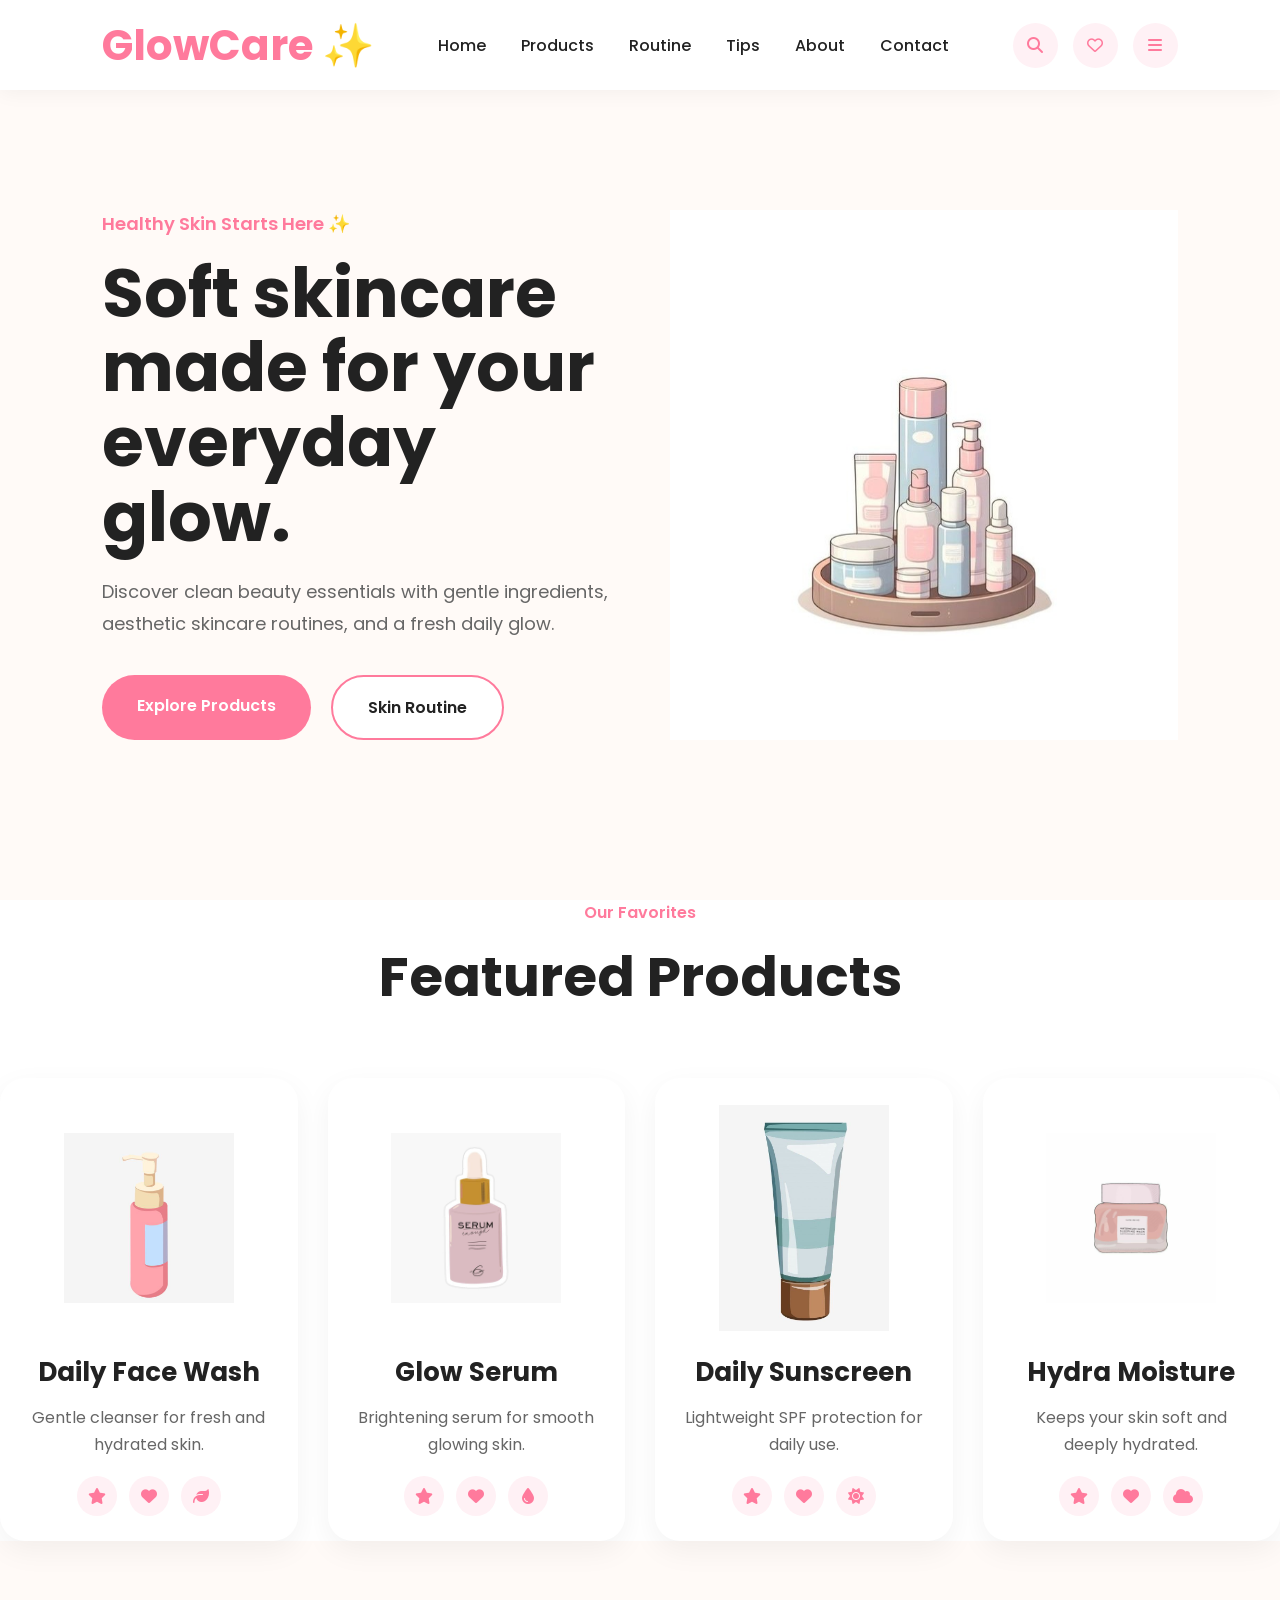
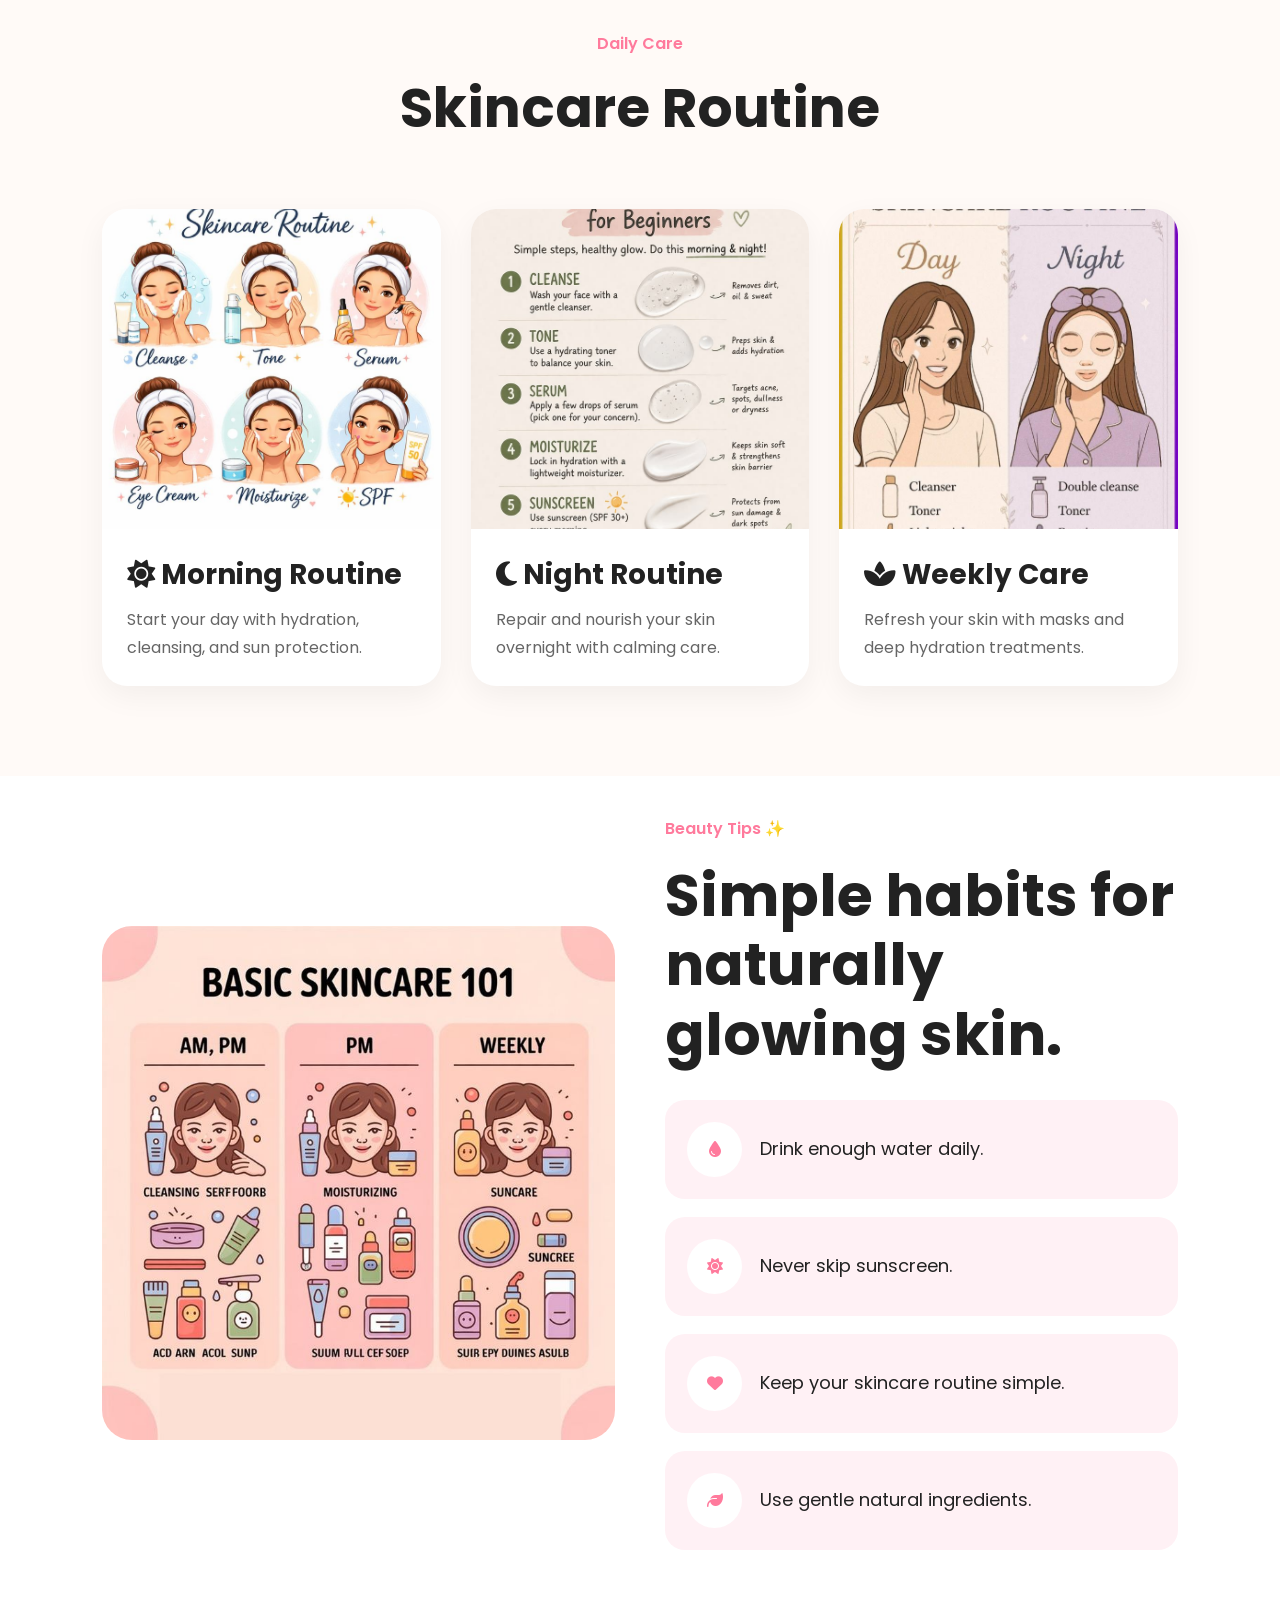
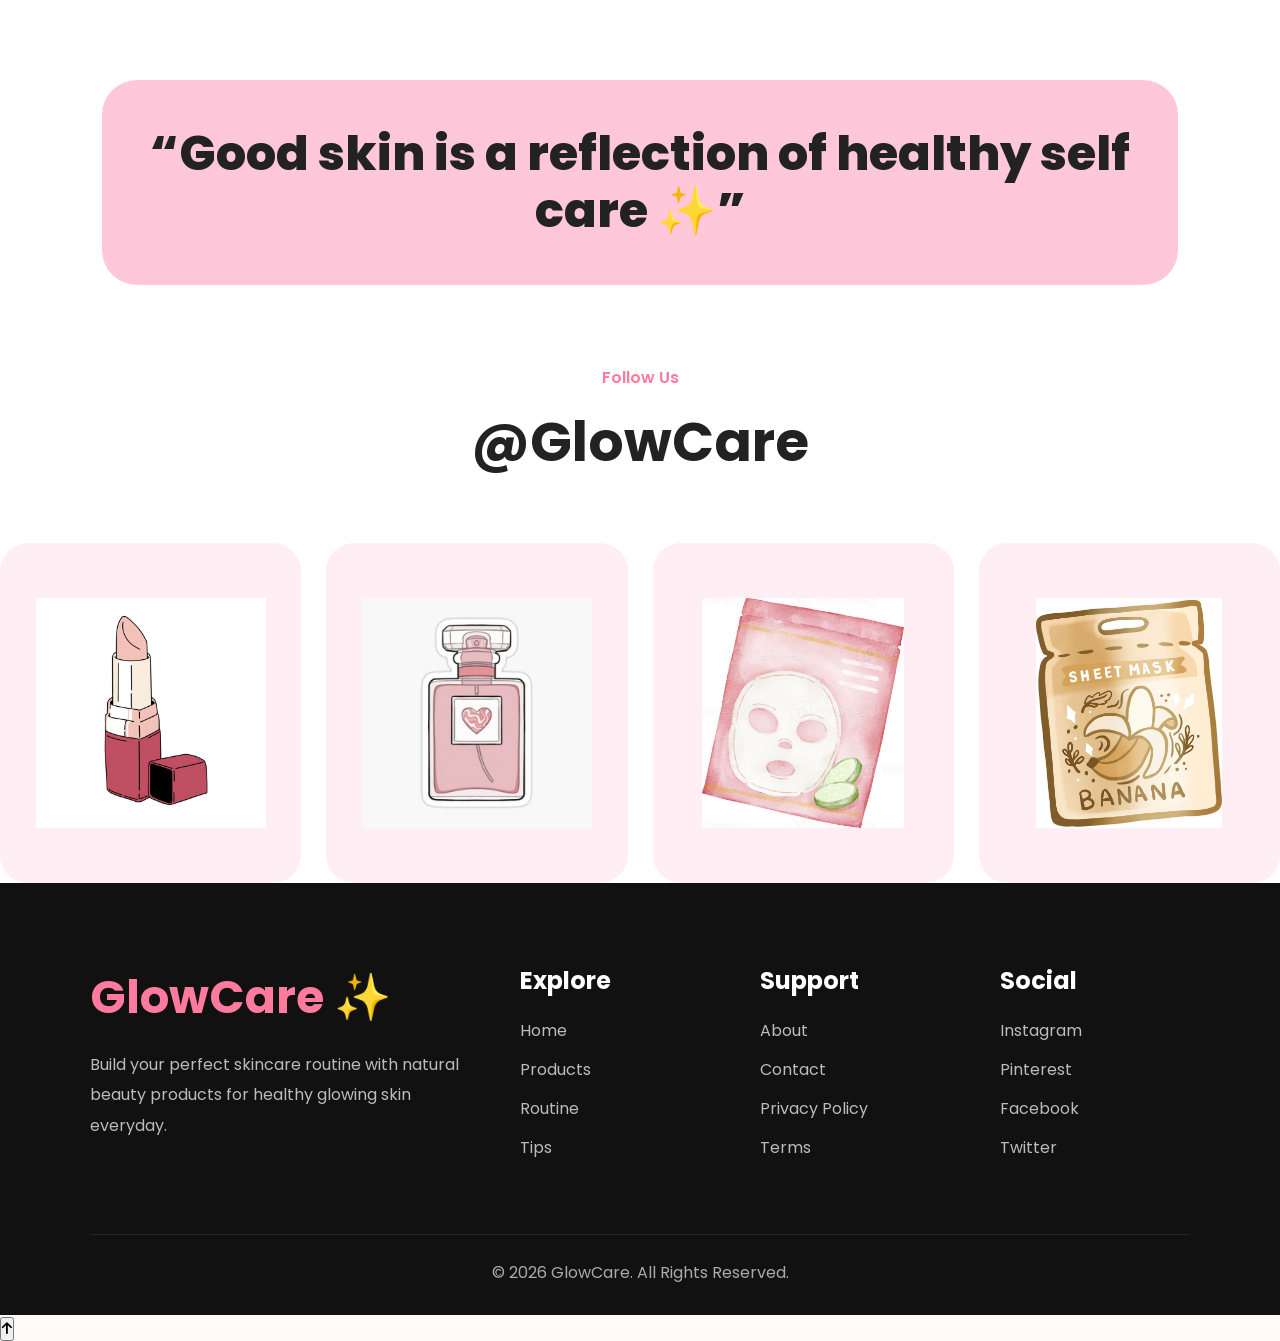
==== index.html @ 1e10ab8d "first commit" ====
<!DOCTYPE html>
<html lang="en">

<head>
    <meta charset="UTF-8" />
    <meta name="viewport" content="width=device-width, initial-scale=1.0" />
    <title>GlowCare</title>

    <!-- CSS -->
    
    <link rel="stylesheet" href="css/animations.css" />
    <link rel="stylesheet" href="css/responsive.css" />
    <link rel="stylesheet" href="css/index.css" />

    <!-- FONT AWESOME -->
    <link rel="stylesheet" href="https://cdnjs.cloudflare.com/ajax/libs/font-awesome/6.5.1/css/all.min.css" />

</head>

<body>

    <!-- ================= NAVBAR ================= -->

    <header>
        <nav class="navbar">

            <div class="logo">
                GlowCare ✨
            </div>

            <ul class="nav-links">
                <li><a href="index.html" class="active">Home</a></li>
                <li><a href="products.html">Products</a></li>
                <li><a href="routine.html">Routine</a></li>
                <li><a href="tips.html">Tips</a></li>
                <li><a href="about.html">About</a></li>
                <li><a href="contact.html">Contact</a></li>
            </ul>

            <div class="nav-icons">
                <i class="fa-solid fa-magnifying-glass"></i>
                <i class="fa-regular fa-heart"></i>
                <i class="fa-solid fa-bars"></i>
            </div>

        </nav>
    </header>

    <!-- ================= HERO SECTION ================= -->

   <section class="hero fade-up">

        <div class="hero-text">

            <span>Healthy Skin Starts Here ✨</span>

            <h1>
                Soft skincare made for your everyday glow.
            </h1>

            <p>
                Discover clean beauty essentials with gentle ingredients,
                aesthetic skincare routines, and a fresh daily glow.
            </p>

            <div class="hero-buttons">
                <a href="products.html" class="btn">
                    Explore Products
                </a>

                <a href="routine.html" class="btn btn-light">
                    Skin Routine
                </a>
            </div>

        </div>

        <div class="hero-image">
            <img src="images/Main.jpeg" alt="GlowCare">
        </div>

    </section>

    <!-- ================= FEATURED PRODUCTS ================= -->

 <div class="products fade-up-delay">

        <div class="section-title">
            <span>Our Favorites</span>
            <h2>Featured Products</h2>
        </div>

        <div class="product-container">

            <!-- CARD 1 -->

            <div class="product-card">

                <div class="product-image">
                    <img src="images/FaceWash.jpeg" alt="">
                </div>

                <div class="product-content">

                    <h3>Daily Face Wash</h3>

                    <p>
                        Gentle cleanser for fresh and hydrated skin.
                    </p>

                    <div class="product-icons">
                        <i class="fa-solid fa-star"></i>
                        <i class="fa-solid fa-heart"></i>
                        <i class="fa-solid fa-leaf"></i>
                    </div>

                </div>

            </div>

            <!-- CARD 2 -->

            <div class="product-card">

                <div class="product-image">
                    <img src="images/Serum.jpeg" alt="">
                </div>

                <div class="product-content">

                    <h3>Glow Serum</h3>

                    <p>
                        Brightening serum for smooth glowing skin.
                    </p>

                    <div class="product-icons">
                        <i class="fa-solid fa-star"></i>
                        <i class="fa-solid fa-heart"></i>
                        <i class="fa-solid fa-droplet"></i>
                    </div>

                </div>

            </div>

            <!-- CARD 3 -->

            <div class="product-card">

                <div class="product-image">
                    <img src="images/SunScreen.jpeg" alt="">
                </div>

                <div class="product-content">

                    <h3>Daily Sunscreen</h3>

                    <p>
                        Lightweight SPF protection for daily use.
                    </p>

                    <div class="product-icons">
                        <i class="fa-solid fa-star"></i>
                        <i class="fa-solid fa-heart"></i>
                        <i class="fa-solid fa-sun"></i>
                    </div>

                </div>

            </div>

            <!-- CARD 4 -->

            <div class="product-card">

                <div class="product-image">
                    <img src="images/Moisture.jpeg" alt="">
                </div>

                <div class="product-content">

                    <h3>Hydra Moisture</h3>

                    <p>
                        Keeps your skin soft and deeply hydrated.
                    </p>

                    <div class="product-icons">
                        <i class="fa-solid fa-star"></i>
                        <i class="fa-solid fa-heart"></i>
                        <i class="fa-solid fa-cloud"></i>
                    </div>

                </div>

            </div>

        </div>

    </section>

    <!-- ================= ROUTINE SECTION ================= -->

    <section class="routine">

        <div class="section-title">
            <span>Daily Care</span>
            <h2>Skincare Routine</h2>
        </div>

        <div class="routine-container">

            <div class="routine-card">

                <img src="images/Routine1.jpeg" alt="">

                <div class="routine-content">

                    <h3>
                        <i class="fa-solid fa-sun"></i>
                        Morning Routine
                    </h3>

                    <p>
                        Start your day with hydration, cleansing,
                        and sun protection.
                    </p>

                </div>

            </div>

            <div class="routine-card">

                <img src="images/Schedule.jpeg" alt="">

                <div class="routine-content">

                    <h3>
                        <i class="fa-solid fa-moon"></i>
                        Night Routine
                    </h3>

                    <p>
                        Repair and nourish your skin overnight
                        with calming care.
                    </p>

                </div>

            </div>

            <div class="routine-card">

                <img src="images/Care-tip.jpeg" alt="">

                <div class="routine-content">

                    <h3>
                        <i class="fa-solid fa-spa"></i>
                        Weekly Care
                    </h3>

                    <p>
                        Refresh your skin with masks and deep
                        hydration treatments.
                    </p>

                </div>

            </div>

        </div>

    </section>

    <!-- ================= TIPS SECTION ================= -->

    <!-- ================= TIPS SECTION ================= -->

    <section class="tips">

        <div class="tips-container">

            <!-- LEFT -->

            <div class="tips-image">
                <img src="images/Care1.jpeg" alt="">
            </div>

            <!-- RIGHT -->

            <div class="tips-content">

                <span>Beauty Tips ✨</span>

                <h2>
                    Simple habits for naturally glowing skin.
                </h2>

                <div class="tip-list">

                    <div class="tip-box">
                        <i class="fa-solid fa-droplet"></i>
                        <p>Drink enough water daily.</p>
                    </div>

                    <div class="tip-box">
                        <i class="fa-solid fa-sun"></i>
                        <p>Never skip sunscreen.</p>
                    </div>

                    <div class="tip-box">
                        <i class="fa-solid fa-heart"></i>
                        <p>Keep your skincare routine simple.</p>
                    </div>

                    <div class="tip-box">
                        <i class="fa-solid fa-leaf"></i>
                        <p>Use gentle natural ingredients.</p>
                    </div>

                </div>

            </div>

        </div>

    </section>

    <!-- ================= QUOTE SECTION ================= -->

    <section class="quote">

        <div class="quote-box">

            <h2>
                “Good skin is a reflection of healthy self care ✨”
            </h2>

        </div>

    </section>

    <!-- ================= INSTAGRAM SECTION ================= -->

  <div class="instagram-section fade-up-delay2">

        <div class="section-title">
            <span>Follow Us</span>
            <h2>@GlowCare</h2>
        </div>

        <div class="instagram-container">

            <div class="instagram-card">
                <img src="images/Lipstick.jpeg" alt="">
            </div>

            <div class="instagram-card">
                <img src="images/Perfume.jpeg" alt="">
            </div>

            <div class="instagram-card">
                <img src="images/Mask1.jpeg" alt="">
            </div>

            <div class="instagram-card">
                <img src="images/Mask2.jpeg" alt="">
            </div>

        </div>

    </section>

    <!-- ================= FOOTER ================= -->

    <footer class="footer">

        <div class="footer-top">

            <div class="footer-logo">

                <h2>GlowCare ✨</h2>

                <p>
                    Build your perfect skincare routine with natural beauty
                    products for healthy glowing skin everyday.
                </p>

            </div>

            <div class="footer-links">

                <h3>Explore</h3>

                <a href="index.html">Home</a>

                <a href="products.html">Products</a>

                <a href="routine.html">Routine</a>

                <a href="tips.html">Tips</a>

            </div>

            <div class="footer-links">

                <h3>Support</h3>

                <a href="about.html">About</a>

                <a href="contact.html">Contact</a>

                <a href="#">Privacy Policy</a>

                <a href="#">Terms</a>

            </div>

            <div class="footer-links">

                <h3>Social</h3>

                <a href="#">Instagram</a>

                <a href="#">Pinterest</a>

                <a href="#">Facebook</a>

                <a href="#">Twitter</a>

            </div>

        </div>

        <div class="footer-bottom">

            <p>© 2026 GlowCare. All Rights Reserved.</p>

        </div>

    </footer>
    <!-- JS -->
    <script src="js/main.js"></script>

</body>

</html>
---- css/animations.css ----
/* ================= animations.css ================= */

/* ================= ANIMATION ELEMENTS ================= */

.hero-text,
.hero-image,
.product-card,
.routine-card,
.tip-box,
.instagram-container img,
.quote,
.section-title{

    opacity: 0;

    transition:
    opacity 0.9s ease,
    transform 0.9s ease;
}

/* ================= START POSITION ================= */

.hero-text{
    transform: translateX(-80px);
}

.hero-image{
    transform: translateX(80px);
}

.product-card{
    transform: translateY(80px);
}

.routine-card{
    transform: translateY(80px);
}

.tip-box{
    transform: translateX(80px);
}

.instagram-container img{
    transform: scale(0.8);
}

.quote{
    transform: scale(0.8);
}

.section-title{
    transform: translateY(50px);
}

/* ================= SHOW ANIMATION ================= */

.show{

    opacity: 1 !important;

    transform:
    translateX(0)
    translateY(0)
    scale(1) !important;
}

/* ================= FLOAT ANIMATION ================= */

@keyframes float {

    0%{
        transform: translateY(0px);
    }

    50%{
        transform: translateY(-18px);
    }

    100%{
        transform: translateY(0px);
    }
}

/* ================= HERO IMAGE FLOAT ================= */

.hero-image img{

    animation: float 4s ease-in-out infinite;
}

/* ================= PRODUCT HOVER ================= */

.product-card:hover{

    transform: translateY(-12px) scale(1.02) !important;

    box-shadow:
    0 20px 40px rgba(0,0,0,0.1),
    0 10px 20px rgba(255,122,156,0.15);
}

/* ================= ROUTINE HOVER ================= */

.routine-card:hover{

    transform: translateY(-12px) scale(1.02) !important;
}

/* ================= TIP BOX HOVER ================= */

.tip-box:hover{

    transform: translateX(10px) !important;
}

/* ================= INSTAGRAM HOVER ================= */

.instagram-container img:hover{

    transform: scale(1.05) !important;

    box-shadow:
    0 15px 35px rgba(0,0,0,0.12);
}

/* =========================
   GLOBAL ANIMATIONS
========================= */

/* Smooth Page Load */

body{
    animation: pageFade 0.8s ease;
}

@keyframes pageFade{
    from{
        opacity:0;
    }

    to{
        opacity:1;
    }
}


/* Fade Up Animation */

.fade-up{
    opacity:0;
    transform:translateY(40px);
    animation:fadeUp 1s ease forwards;
}

.fade-up-delay{
    opacity:0;
    transform:translateY(40px);
    animation:fadeUp 1s ease forwards;
    animation-delay:0.3s;
}

.fade-up-delay2{
    opacity:0;
    transform:translateY(40px);
    animation:fadeUp 1s ease forwards;
    animation-delay:0.6s;
}

@keyframes fadeUp{

    from{
        opacity:0;
        transform:translateY(40px);
    }

    to{
        opacity:1;
        transform:translateY(0);
    }
}


/* Zoom Animation */

.zoom-in{
    animation:zoomIn 1s ease;
}

@keyframes zoomIn{

    from{
        opacity:0;
        transform:scale(0.8);
    }

    to{
        opacity:1;
        transform:scale(1);
    }
}


/* Hover Effects */

.card,
.product-card,
.benefit-card,
.contact-box{

    transition:0.4s ease;
}

.card:hover,
.product-card:hover,
.benefit-card:hover,
.contact-box:hover{

    transform:translateY(-10px);
    box-shadow:0 15px 40px rgba(0,0,0,0.08);
}


/* Image Hover Zoom */

img{
    transition:0.4s ease;
}

img:hover{
    transform:scale(1.03);
}


/* Button Animation */

button,
.btn{

    transition:0.3s ease;
}

button:hover,
.btn:hover{

    transform:translateY(-3px);
    opacity:0.9;
}
---- css/responsive.css ----
/* ================= responsive.css ================= */

/* ================= LARGE LAPTOP ================= */

@media(max-width: 1200px){

    .hero{
        gap: 50px;
    }

    .hero-text h1{
        font-size: 65px;
    }

    .hero-text p{
        font-size: 20px;
    }

    .section-title h2{
        font-size: 55px;
    }

    .tips-content h2{
        font-size: 42px;
    }

}

/* ================= LARGE TABLET ================= */

@media(max-width: 1100px){

    .hero-text h1{
        font-size: 55px;
    }

    .tips-content h2{
        font-size: 40px;
    }

    .product-container{
        grid-template-columns: repeat(auto-fit,minmax(250px,1fr));
    }

}

/* ================= TABLET ================= */

@media(max-width: 991px){

    section{
        padding: 70px 6%;
    }

    /* HERO */

    .hero{
        flex-direction: column;
        text-align: center;

        min-height: auto;

        gap: 50px;
    }

    .hero-text{
        max-width: 100%;
    }

    .hero-text p{
        margin: auto;
    }

    .hero-buttons{
        justify-content: center;
    }

    .hero-image img{
        width: 80%;
        max-width: 500px;
    }

    /* TIPS */

    .tips{
        flex-direction: column;
    }

    .tips-content{
        text-align: center;
    }

    /* PRODUCT */

    .product-container{
        grid-template-columns: repeat(auto-fit,minmax(230px,1fr));
    }

    /* FOOTER */

    .footer-links{
        gap: 20px;
    }

}

/* ================= MOBILE ================= */

@media(max-width: 768px){

    section{
        padding: 60px 5%;
    }

    /* NAVBAR */

    .navbar{
        height: 75px;
        padding: 0 5%;
    }

    .nav-links{
        display: none;
    }

    .logo{
        font-size: 24px;
    }

    .nav-icons{
        gap: 10px;
    }

    .nav-icons i{
        width: 38px;
        height: 38px;
        font-size: 14px;
    }

    /* HERO */

    .hero{
        gap: 35px;
    }

    .hero-text h1{
        font-size: 42px;
        line-height: 1.2;
    }

    .hero-text p{
        font-size: 16px;
    }

    .hero-buttons{
        flex-direction: column;
        gap: 15px;
    }

    .btn{
        width: 100%;
        text-align: center;
    }

    .hero-image img{
        width: 100%;
    }

    /* SECTION TITLE */

    .section-title h2{
        font-size: 38px;
    }

    /* PRODUCTS */

    .product-container{
        grid-template-columns: repeat(auto-fit,minmax(200px,1fr));
        gap: 20px;
    }

    .product-image{
        height: 240px;
    }

    .product-content{
        padding: 20px;
    }

    .product-content h3{
        font-size: 22px;
    }

    .product-content p{
        font-size: 15px;
    }

    /* TIPS */

    .tips-content h2{
        font-size: 32px;
    }

    .tip-box{
        flex-direction: column;
        text-align: center;
    }

    /* QUOTE */

    .quote{
        margin: 30px 5%;
        padding: 50px 20px;
    }

    .quote h2{
        font-size: 28px;
        line-height: 1.5;
    }

    /* INSTAGRAM */

    .instagram-container{
        grid-template-columns: repeat(auto-fit,minmax(170px,1fr));
        gap: 18px;
    }

    .instagram-container img{
        height: 220px;
    }

    /* FOOTER */

    .footer-links{
        flex-direction: column;
        gap: 15px;
    }

    .footer-social{
        gap: 15px;
    }

}

/* ================= SMALL MOBILE ================= */

@media(max-width: 480px){

    body{
        overflow-x: hidden;
    }

    /* HERO */

    .hero{
        padding-top: 40px;
    }

    .hero-text h1{
        font-size: 34px;
    }

    .hero-text p{
        font-size: 15px;
        line-height: 1.7;
    }

    .hero-image img{
        width: 100%;
    }

    /* SECTION TITLE */

    .section-title h2{
        font-size: 30px;
    }

    /* PRODUCTS */

    .product-container{
        grid-template-columns: 1fr;
    }

    .product-image{
        height: 250px;
    }

    .product-content h3{
        font-size: 20px;
    }

    .product-icons i{
        width: 40px;
        height: 40px;
    }

    /* TIPS */

    .tips-content h2{
        font-size: 28px;
    }

    /* QUOTE */

    .quote h2{
        font-size: 24px;
    }

    /* INSTAGRAM */

    .instagram-container{
        grid-template-columns: 1fr;
    }

    .instagram-container img{
        height: 260px;
    }

    /* FOOTER */

    .footer-logo{
        font-size: 28px;
    }

}
---- css/index.css ----
/* ================= GOOGLE FONT ================= */

@import url('https://fonts.googleapis.com/css2?family=Poppins:wght@300;400;500;600;700;800&display=swap');

/* ================= RESET ================= */

*{
    margin:0;
    padding:0;
    box-sizing:border-box;
    scroll-behavior:smooth;
    font-family:'Poppins',sans-serif;
}

body{
    background:#fffaf7;
    color:#222;
    overflow-x:hidden;
}

a{
    text-decoration:none;
}

img{
    width:100%;
    display:block;
}

section{
    padding:90px 8%;
}

/* ================= NAVBAR ================= */

header{
    position:fixed;
    top:0;
    left:0;
    width:100%;
    background:#fff;
    z-index:1000;
    box-shadow:0 2px 20px rgba(0,0,0,0.05);
}

.navbar{
    height:90px;
    display:flex;
    align-items:center;
    justify-content:space-between;
    padding:0 8%;
}

.logo{
    font-size:42px;
    font-weight:700;
    color:#ff7a9c;
}

.nav-links{
    display:flex;
    gap:35px;
    list-style:none;
}

.nav-links a{
    color:#222;
    font-weight:500;
    transition:0.3s;
}

.nav-links a:hover{
    color:#ff7a9c;
}

.nav-icons{
    display:flex;
    gap:15px;
}

.nav-icons i{
    width:45px;
    height:45px;
    border-radius:50%;
    background:#fff1f5;
    color:#ff7a9c;
    display:flex;
    align-items:center;
    justify-content:center;
    cursor:pointer;
    transition:0.3s;
}

.nav-icons i:hover{
    background:#ff7a9c;
    color:#fff;
    transform:translateY(-4px);
}

/* ================= HERO ================= */

.hero{
    min-height:100vh;
    display:grid;
    grid-template-columns:1fr 1fr;
    align-items:center;
    gap:60px;
    padding-top:140px;
}

.hero-text span{
    color:#ff7a9c;
    font-size:18px;
    font-weight:600;
}

.hero-text h1{
    font-size:68px;
    line-height:1.1;
    margin:20px 0;
}

.hero-text p{
    font-size:18px;
    line-height:1.8;
    color:#666;
    margin-bottom:35px;
}

.hero-buttons{
    display:flex;
    gap:20px;
}

.btn{
    padding:18px 35px;
    border-radius:50px;
    background:#ff7a9c;
    color:#fff;
    font-weight:600;
    transition:0.4s;
}

.btn:hover{
    transform:translateY(-5px);
    box-shadow:0 10px 25px rgba(255,122,156,0.3);
}

.btn-light{
    background:#fff;
    border:2px solid #ff7a9c;
    color:#222;
}

.hero-image{
    display:flex;
    justify-content:center;
}

.hero-image img{
    max-width:520px;
    animation:float 4s ease-in-out infinite;
}

@keyframes float{

    0%{
        transform:translateY(0);
    }

    50%{
        transform:translateY(-15px);
    }

    100%{
        transform:translateY(0);
    }
}

/* ================= SECTION TITLE ================= */

.section-title{
    text-align:center;
    margin-bottom:60px;
}

.section-title span{
    color:#ff7a9c;
    font-weight:600;
}

.section-title h2{
    font-size:55px;
    margin-top:10px;
}

/* ================= PRODUCTS ================= */

.products{
    background:#fff;
}

.product-container{
    display:grid;
    grid-template-columns:repeat(4,1fr);
    gap:30px;
}

.product-card{
    background:#fff;
    padding:25px;
    border-radius:25px;
    text-align:center;
    box-shadow:0 10px 30px rgba(0,0,0,0.05);
    transition:0.4s;
}

.product-card:hover{
    transform:translateY(-10px);
    box-shadow:0 15px 35px rgba(255,122,156,0.15);
}

.product-image{
    height:230px;
    display:flex;
    align-items:center;
    justify-content:center;
    margin-bottom:20px;
}

.product-image img{
    max-width:170px;
    transition:0.4s;
}

.product-card:hover img{
    transform:scale(1.08);
}

.product-content h3{
    font-size:26px;
    margin-bottom:12px;
}

.product-content p{
    color:#666;
    line-height:1.7;
    margin-bottom:18px;
}

.product-icons{
    display:flex;
    justify-content:center;
    gap:12px;
}

.product-icons i{
    width:40px;
    height:40px;
    border-radius:50%;
    background:#fff1f5;
    color:#ff7a9c;
    display:flex;
    align-items:center;
    justify-content:center;
}

/* ================= ROUTINE ================= */

.routine{
    background:#fffaf7;
}

.routine-container{
    display:grid;
    grid-template-columns:repeat(3,1fr);
    gap:30px;
}

.routine-card{
    background:#fff;
    border-radius:25px;
    overflow:hidden;
    box-shadow:0 10px 30px rgba(0,0,0,0.05);
    transition:0.4s;
}

.routine-card:hover{
    transform:translateY(-10px);
}

.routine-card img{
    height:320px;
    object-fit:cover;
}

.routine-content{
    padding:25px;
}

.routine-content h3{
    font-size:28px;
    margin-bottom:10px;
}

.routine-content p{
    color:#666;
    line-height:1.7;
}

/* ================= TIPS ================= */

.tips{
    background:#fff;
    padding-top:40px;
}

.tips-container{
    display:grid;
    grid-template-columns:1fr 1fr;
    align-items:center;
    gap:50px;
}

.tips-image img{
    max-width:650px;
    border-radius:30px;
}

.tips-content span{
    color:#ff7a9c;
    font-weight:600;
}

.tips-content h2{
    font-size:58px;
    line-height:1.2;
    margin:20px 0 30px;
}

.tip-list{
    display:flex;
    flex-direction:column;
    gap:18px;
}

.tip-box{
    display:flex;
    align-items:center;
    gap:18px;
    background:#fff1f5;
    padding:22px;
    border-radius:20px;
    transition:0.4s;
}

.tip-box:hover{
    transform:translateX(10px);
    background:#ffe5ee;
}

.tip-box i{
    width:55px;
    height:55px;
    border-radius:50%;
    background:#fff;
    color:#ff7a9c;
    display:flex;
    align-items:center;
    justify-content:center;
    flex-shrink:0;
}

.tip-box p{
    font-size:18px;
    line-height:1.7;
}

/* ================= QUOTE ================= */

.quote{
    padding:40px 8%;
}

.quote-box{
    width:100%;
    background:#ffc7d9;
    border-radius:35px;
    padding:45px 30px;
    text-align:center;
}

.quote-box h2{
    font-size:48px;
    font-weight:800;
    color:#222;
    line-height:1.2;
}

/* ================= INSTAGRAM ================= */

.instagram-section{
    padding-top:40px;
}

.instagram-container{
    display:grid;
    grid-template-columns:repeat(4,1fr);
    gap:25px;
}

.instagram-card{
    background:#ffeef4;
    border-radius:28px;
    overflow:hidden;
    padding:20px;
    height:340px;
    display:flex;
    align-items:center;
    justify-content:center;
    transition:0.4s;
}

.instagram-card:hover{
    transform:translateY(-10px);
}

.instagram-card img{
    max-width:230px;
    height:230px;
    object-fit:contain;
}

/* ================= FOOTER ================= */
/* ================= FOOTER ================= */

.footer{

    background:#111;

    color:white;

    padding:80px 7% 30px;
}

.footer-top{

    display:grid;

    grid-template-columns:2fr 1fr 1fr 1fr;

    gap:50px;

    margin-bottom:60px;
}

.footer-logo h2{

    color:#ff7a9c;

    font-size:46px;

    margin-bottom:18px;
}

.footer-logo p{

    color:#bbb;

    line-height:1.9;

    max-width:420px;
}

.footer-links h3{

    margin-bottom:20px;

    font-size:24px;
}

.footer-links a{

    display:block;

    margin-bottom:14px;

    color:#bbb;

    transition:.3s;
}

.footer-links a:hover{

    color:#ff7a9c;

    transform:translateX(5px);
}

.footer-bottom{

    border-top:1px solid rgba(255,255,255,0.08);

    padding-top:25px;

    text-align:center;

    color:#aaa;
}
/* ================= RESPONSIVE ================= */

@media(max-width:1100px){

    .footer-top{
        grid-template-columns:1fr 1fr;
        gap:50px;
    }
}

@media(max-width:768px){

    .footer{
        padding:70px 6% 30px;
    }

    .footer-top{
        grid-template-columns:1fr;
        gap:40px;
    }

    .footer-logo h2{
        font-size:3rem;
    }

    .footer-links h3{
        font-size:1.7rem;
    }

    .footer-links a{
        font-size:1rem;
    }

    .footer-logo p{
        font-size:1rem;
    }
}

/* ================= RESPONSIVE ================= */

@media(max-width:1100px){

    .product-container,
    .routine-container,
    .instagram-container{
        grid-template-columns:repeat(2,1fr);
    }
}

@media(max-width:991px){

    .hero{
        grid-template-columns:1fr;
        text-align:center;
    }

    .hero-buttons{
        justify-content:center;
    }

    .tips-container{
        grid-template-columns:1fr;
    }

    .footer-top{
        grid-template-columns:1fr 1fr;
    }

    .hero-text h1{
        font-size:52px;
    }

    .tips-content h2{
        font-size:42px;
    }
}

@media(max-width:768px){

    section{
        padding:70px 5%;
    }

    .nav-links{
        display:none;
    }

    .hero-text h1{
        font-size:38px;
    }

    .section-title h2{
        font-size:36px;
    }

    .product-container,
    .routine-container,
    .instagram-container{
        grid-template-columns:1fr;
    }

    .footer-top{
        grid-template-columns:1fr;
    }

    .tips-content h2{
        font-size:32px;
    }

    .quote-box h2{
        font-size:28px;
    }

    .hero-buttons{
        flex-direction:column;
    }

    .btn{
        width:100%;
        text-align:center;
    }
}
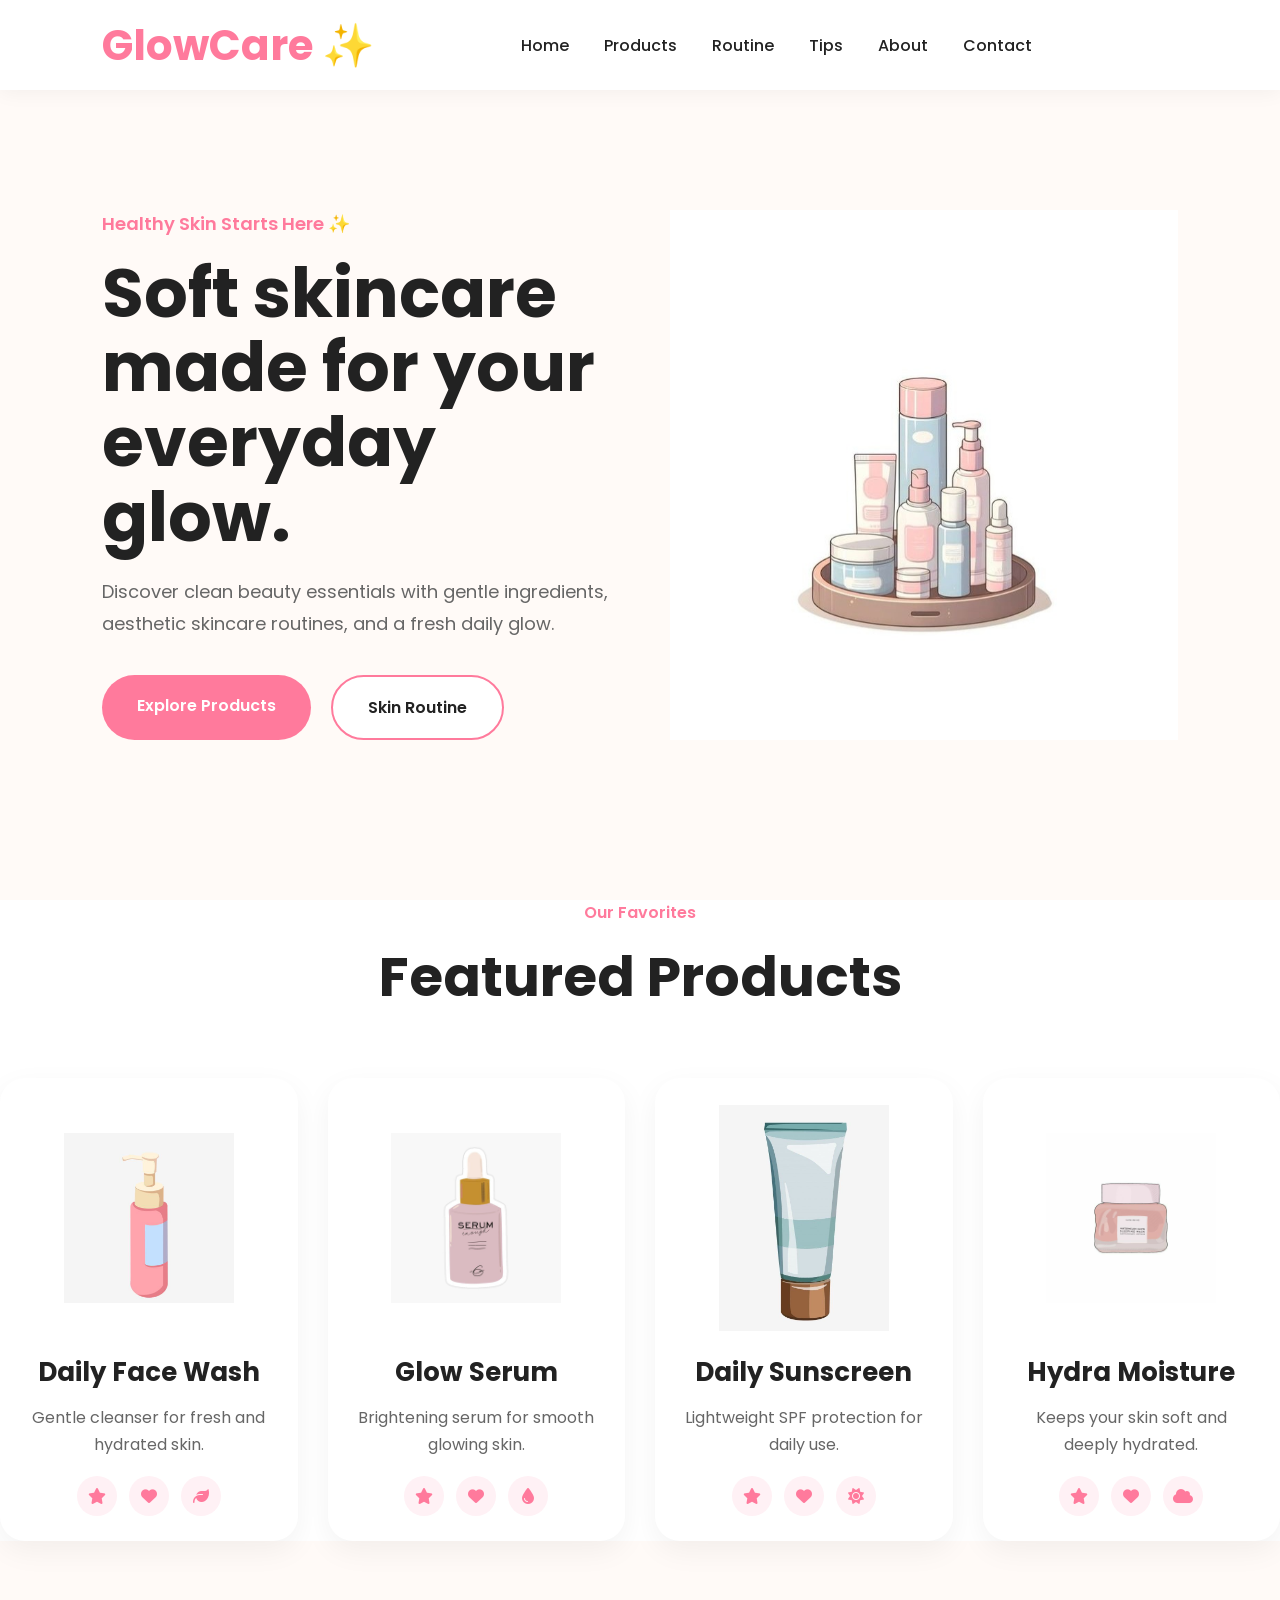
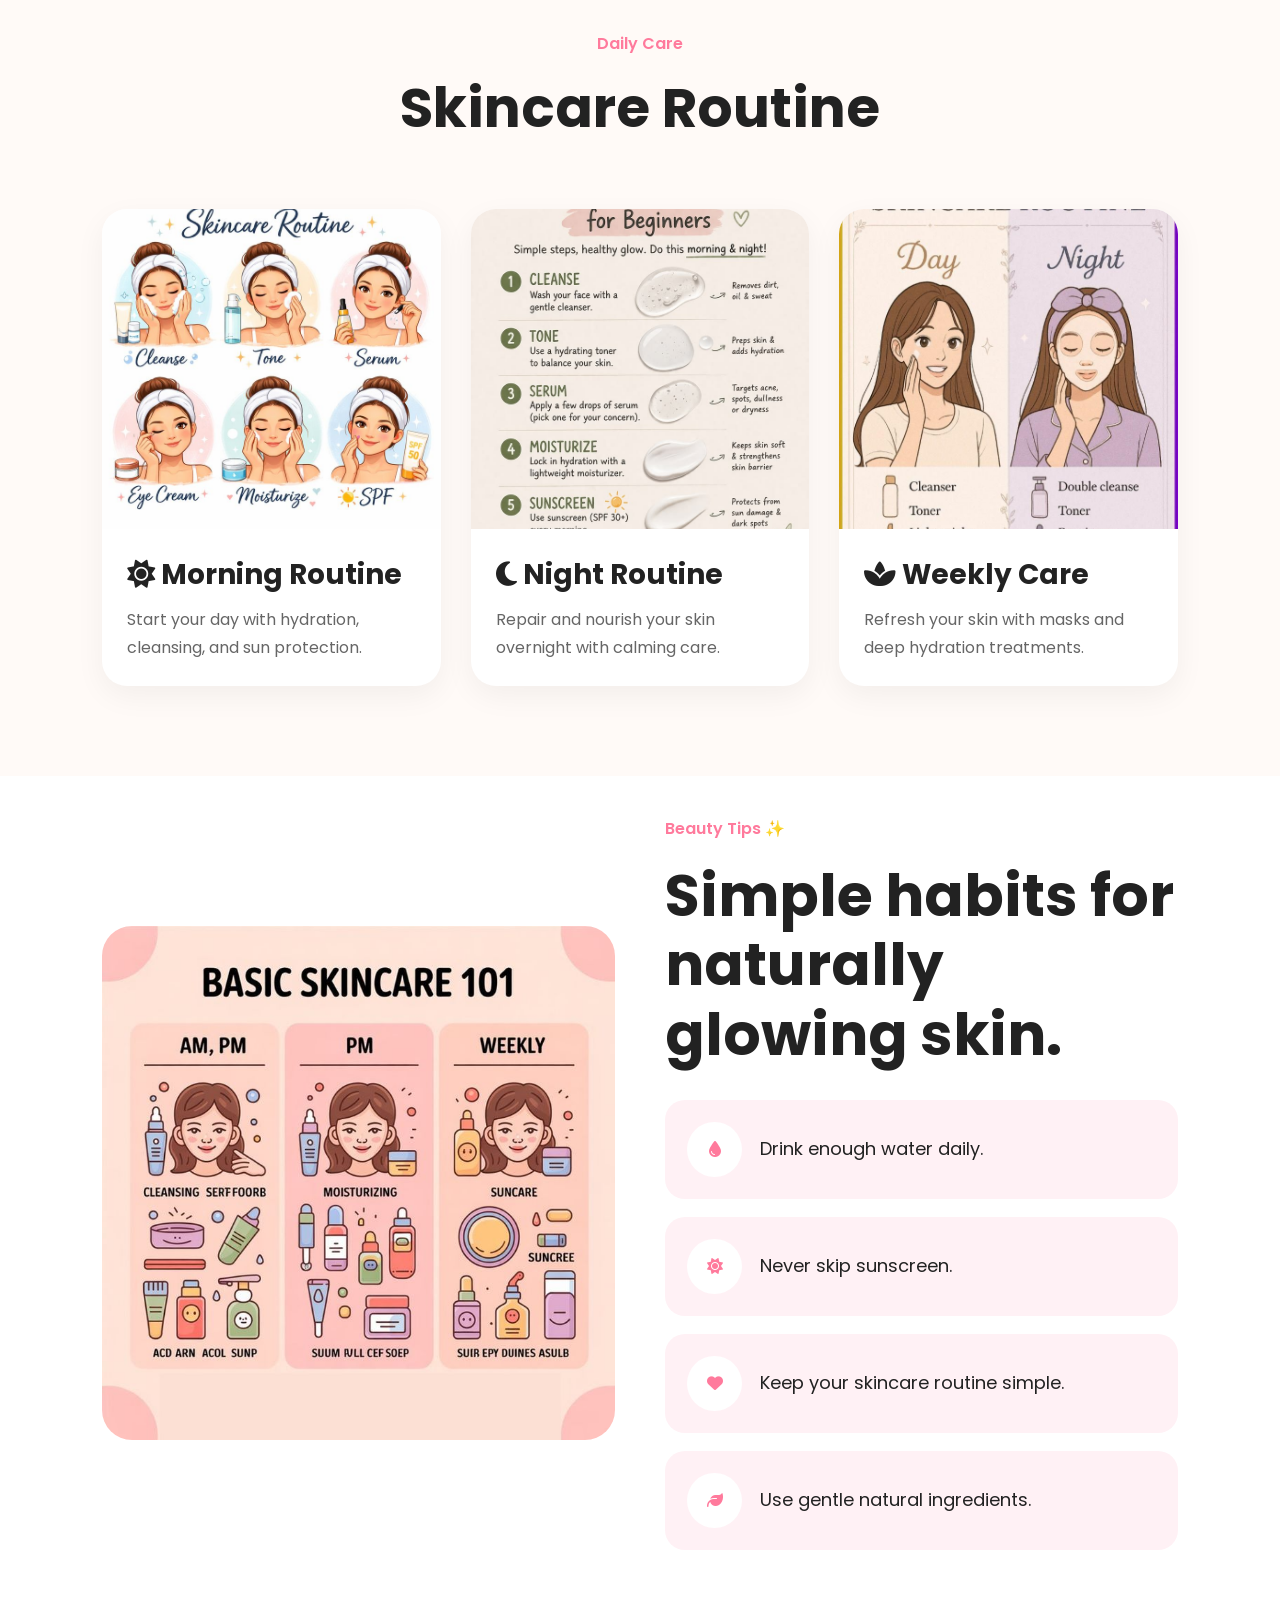
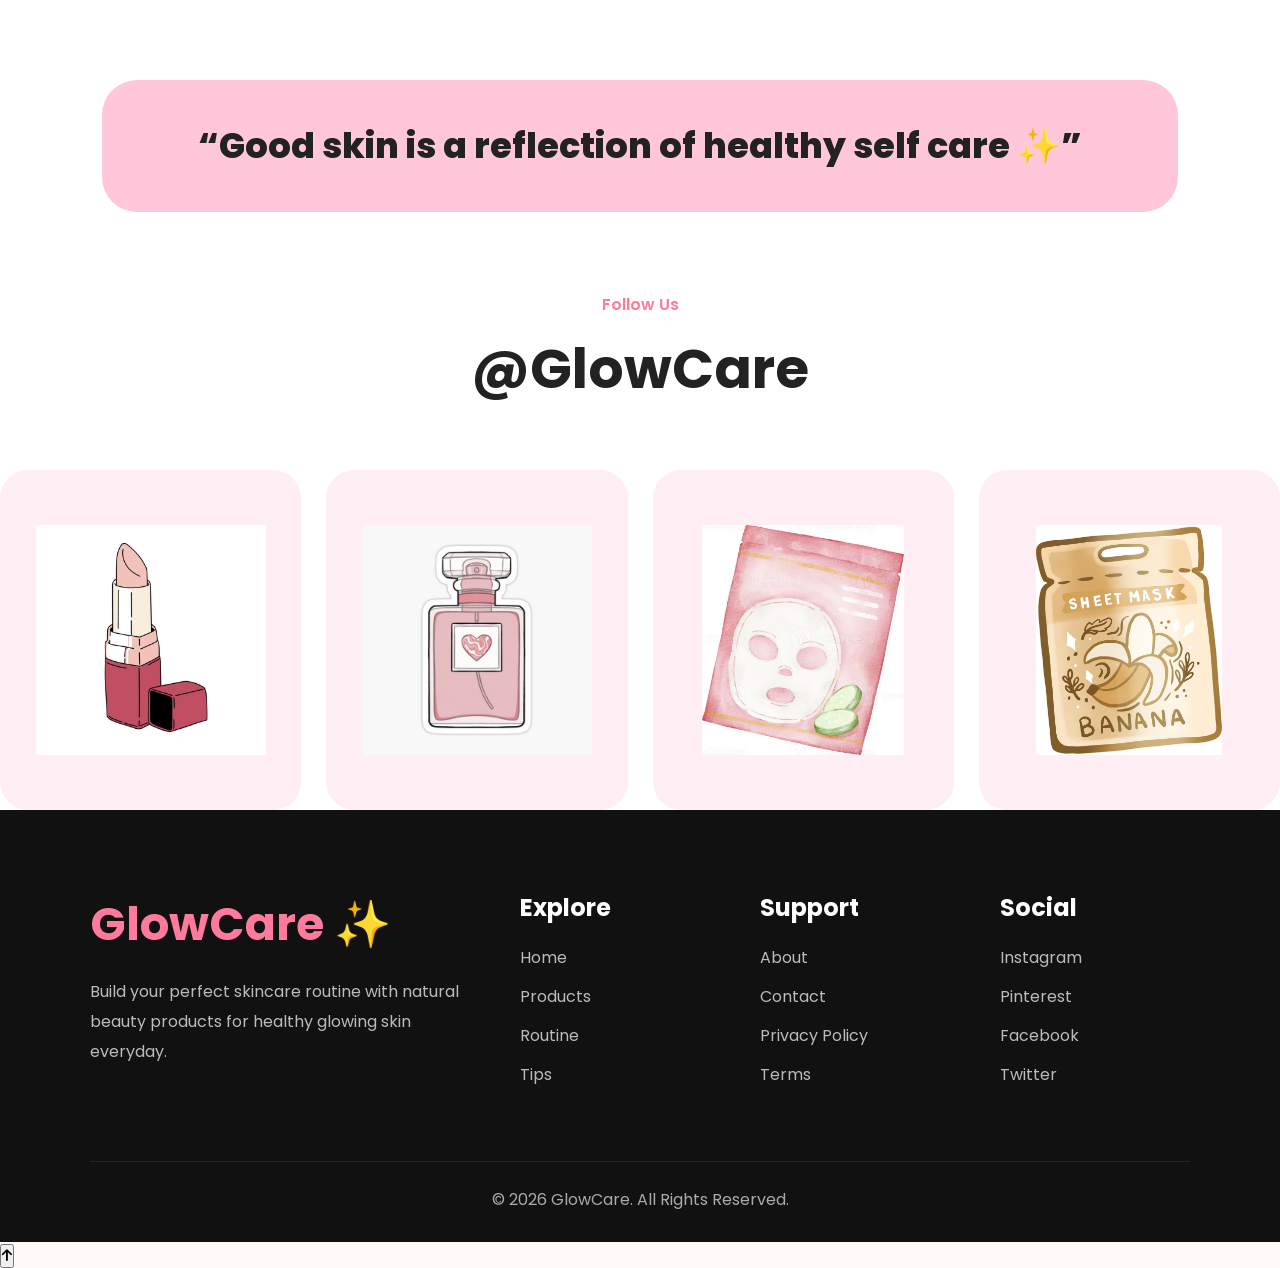
==== commit 08758fb6: "update" ====
--- a/index.html
+++ b/index.html
@@ -7,7 +7,7 @@
     <title>GlowCare</title>
 
     <!-- CSS -->
-    
+
     <link rel="stylesheet" href="css/animations.css" />
     <link rel="stylesheet" href="css/responsive.css" />
     <link rel="stylesheet" href="css/index.css" />
@@ -38,17 +38,37 @@
             </ul>
 
             <div class="nav-icons">
-                <i class="fa-solid fa-magnifying-glass"></i>
-                <i class="fa-regular fa-heart"></i>
-                <i class="fa-solid fa-bars"></i>
+
+                <div class="menu-btn">
+                    <i class="fa-solid fa-bars"></i>
+                </div>
+
             </div>
 
         </nav>
     </header>
 
+    <!-- ================= MOBILE MENU ================= -->
+
+    <div class="mobile-menu">
+
+        <div class="close-btn">
+            <i class="fa-solid fa-xmark"></i>
+        </div>
+
+        <a href="index.html" class="active">Home</a>
+        <a href="products.html">Products</a>
+        <a href="routine.html">Routine</a>
+        <a href="tips.html">Tips</a>
+        <a href="about.html">About</a>
+        <a href="contact.html">Contact</a>
+
+    </div>
+
+    <div class="overlay"></div>
     <!-- ================= HERO SECTION ================= -->
 
-   <section class="hero fade-up">
+    <section class="hero fade-up">
 
         <div class="hero-text">
 
@@ -83,7 +103,7 @@
 
     <!-- ================= FEATURED PRODUCTS ================= -->
 
- <div class="products fade-up-delay">
+    <div class="products fade-up-delay">
 
         <div class="section-title">
             <span>Our Favorites</span>
@@ -198,252 +218,252 @@
 
         </div>
 
-    </section>
-
-    <!-- ================= ROUTINE SECTION ================= -->
-
-    <section class="routine">
-
-        <div class="section-title">
-            <span>Daily Care</span>
-            <h2>Skincare Routine</h2>
-        </div>
-
-        <div class="routine-container">
-
-            <div class="routine-card">
-
-                <img src="images/Routine1.jpeg" alt="">
-
-                <div class="routine-content">
-
-                    <h3>
-                        <i class="fa-solid fa-sun"></i>
-                        Morning Routine
-                    </h3>
-
-                    <p>
-                        Start your day with hydration, cleansing,
-                        and sun protection.
-                    </p>
-
-                </div>
-
-            </div>
-
-            <div class="routine-card">
-
-                <img src="images/Schedule.jpeg" alt="">
-
-                <div class="routine-content">
-
-                    <h3>
-                        <i class="fa-solid fa-moon"></i>
-                        Night Routine
-                    </h3>
-
-                    <p>
-                        Repair and nourish your skin overnight
-                        with calming care.
-                    </p>
-
-                </div>
-
-            </div>
-
-            <div class="routine-card">
-
-                <img src="images/Care-tip.jpeg" alt="">
-
-                <div class="routine-content">
-
-                    <h3>
-                        <i class="fa-solid fa-spa"></i>
-                        Weekly Care
-                    </h3>
-
-                    <p>
-                        Refresh your skin with masks and deep
-                        hydration treatments.
-                    </p>
-
-                </div>
-
-            </div>
-
-        </div>
-
-    </section>
-
-    <!-- ================= TIPS SECTION ================= -->
-
-    <!-- ================= TIPS SECTION ================= -->
-
-    <section class="tips">
-
-        <div class="tips-container">
-
-            <!-- LEFT -->
-
-            <div class="tips-image">
-                <img src="images/Care1.jpeg" alt="">
-            </div>
-
-            <!-- RIGHT -->
-
-            <div class="tips-content">
-
-                <span>Beauty Tips ✨</span>
+        </section>
+
+        <!-- ================= ROUTINE SECTION ================= -->
+
+        <section class="routine">
+
+            <div class="section-title">
+                <span>Daily Care</span>
+                <h2>Skincare Routine</h2>
+            </div>
+
+            <div class="routine-container">
+
+                <div class="routine-card">
+
+                    <img src="images/Routine1.jpeg" alt="">
+
+                    <div class="routine-content">
+
+                        <h3>
+                            <i class="fa-solid fa-sun"></i>
+                            Morning Routine
+                        </h3>
+
+                        <p>
+                            Start your day with hydration, cleansing,
+                            and sun protection.
+                        </p>
+
+                    </div>
+
+                </div>
+
+                <div class="routine-card">
+
+                    <img src="images/Schedule.jpeg" alt="">
+
+                    <div class="routine-content">
+
+                        <h3>
+                            <i class="fa-solid fa-moon"></i>
+                            Night Routine
+                        </h3>
+
+                        <p>
+                            Repair and nourish your skin overnight
+                            with calming care.
+                        </p>
+
+                    </div>
+
+                </div>
+
+                <div class="routine-card">
+
+                    <img src="images/Care-tip.jpeg" alt="">
+
+                    <div class="routine-content">
+
+                        <h3>
+                            <i class="fa-solid fa-spa"></i>
+                            Weekly Care
+                        </h3>
+
+                        <p>
+                            Refresh your skin with masks and deep
+                            hydration treatments.
+                        </p>
+
+                    </div>
+
+                </div>
+
+            </div>
+
+        </section>
+
+        <!-- ================= TIPS SECTION ================= -->
+
+        <!-- ================= TIPS SECTION ================= -->
+
+        <section class="tips">
+
+            <div class="tips-container">
+
+                <!-- LEFT -->
+
+                <div class="tips-image">
+                    <img src="images/Care1.jpeg" alt="">
+                </div>
+
+                <!-- RIGHT -->
+
+                <div class="tips-content">
+
+                    <span>Beauty Tips ✨</span>
+
+                    <h2>
+                        Simple habits for naturally glowing skin.
+                    </h2>
+
+                    <div class="tip-list">
+
+                        <div class="tip-box">
+                            <i class="fa-solid fa-droplet"></i>
+                            <p>Drink enough water daily.</p>
+                        </div>
+
+                        <div class="tip-box">
+                            <i class="fa-solid fa-sun"></i>
+                            <p>Never skip sunscreen.</p>
+                        </div>
+
+                        <div class="tip-box">
+                            <i class="fa-solid fa-heart"></i>
+                            <p>Keep your skincare routine simple.</p>
+                        </div>
+
+                        <div class="tip-box">
+                            <i class="fa-solid fa-leaf"></i>
+                            <p>Use gentle natural ingredients.</p>
+                        </div>
+
+                    </div>
+
+                </div>
+
+            </div>
+
+        </section>
+
+        <!-- ================= QUOTE SECTION ================= -->
+
+        <section class="quote">
+
+            <div class="quote-box">
 
                 <h2>
-                    Simple habits for naturally glowing skin.
+                    “Good skin is a reflection of healthy self care ✨”
                 </h2>
 
-                <div class="tip-list">
-
-                    <div class="tip-box">
-                        <i class="fa-solid fa-droplet"></i>
-                        <p>Drink enough water daily.</p>
-                    </div>
-
-                    <div class="tip-box">
-                        <i class="fa-solid fa-sun"></i>
-                        <p>Never skip sunscreen.</p>
-                    </div>
-
-                    <div class="tip-box">
-                        <i class="fa-solid fa-heart"></i>
-                        <p>Keep your skincare routine simple.</p>
-                    </div>
-
-                    <div class="tip-box">
-                        <i class="fa-solid fa-leaf"></i>
-                        <p>Use gentle natural ingredients.</p>
-                    </div>
-
-                </div>
-
-            </div>
-
-        </div>
-
-    </section>
-
-    <!-- ================= QUOTE SECTION ================= -->
-
-    <section class="quote">
-
-        <div class="quote-box">
-
-            <h2>
-                “Good skin is a reflection of healthy self care ✨”
-            </h2>
-
-        </div>
-
-    </section>
-
-    <!-- ================= INSTAGRAM SECTION ================= -->
-
-  <div class="instagram-section fade-up-delay2">
-
-        <div class="section-title">
-            <span>Follow Us</span>
-            <h2>@GlowCare</h2>
-        </div>
-
-        <div class="instagram-container">
-
-            <div class="instagram-card">
-                <img src="images/Lipstick.jpeg" alt="">
-            </div>
-
-            <div class="instagram-card">
-                <img src="images/Perfume.jpeg" alt="">
-            </div>
-
-            <div class="instagram-card">
-                <img src="images/Mask1.jpeg" alt="">
-            </div>
-
-            <div class="instagram-card">
-                <img src="images/Mask2.jpeg" alt="">
-            </div>
-
-        </div>
-
-    </section>
-
-    <!-- ================= FOOTER ================= -->
-
-    <footer class="footer">
-
-        <div class="footer-top">
-
-            <div class="footer-logo">
-
-                <h2>GlowCare ✨</h2>
-
-                <p>
-                    Build your perfect skincare routine with natural beauty
-                    products for healthy glowing skin everyday.
-                </p>
-
-            </div>
-
-            <div class="footer-links">
-
-                <h3>Explore</h3>
-
-                <a href="index.html">Home</a>
-
-                <a href="products.html">Products</a>
-
-                <a href="routine.html">Routine</a>
-
-                <a href="tips.html">Tips</a>
-
-            </div>
-
-            <div class="footer-links">
-
-                <h3>Support</h3>
-
-                <a href="about.html">About</a>
-
-                <a href="contact.html">Contact</a>
-
-                <a href="#">Privacy Policy</a>
-
-                <a href="#">Terms</a>
-
-            </div>
-
-            <div class="footer-links">
-
-                <h3>Social</h3>
-
-                <a href="#">Instagram</a>
-
-                <a href="#">Pinterest</a>
-
-                <a href="#">Facebook</a>
-
-                <a href="#">Twitter</a>
-
-            </div>
-
-        </div>
-
-        <div class="footer-bottom">
-
-            <p>© 2026 GlowCare. All Rights Reserved.</p>
-
-        </div>
-
-    </footer>
-    <!-- JS -->
-    <script src="js/main.js"></script>
+            </div>
+
+        </section>
+
+        <!-- ================= INSTAGRAM SECTION ================= -->
+
+        <div class="instagram-section fade-up-delay2">
+
+            <div class="section-title">
+                <span>Follow Us</span>
+                <h2>@GlowCare</h2>
+            </div>
+
+            <div class="instagram-container">
+
+                <div class="instagram-card">
+                    <img src="images/Lipstick.jpeg" alt="">
+                </div>
+
+                <div class="instagram-card">
+                    <img src="images/Perfume.jpeg" alt="">
+                </div>
+
+                <div class="instagram-card">
+                    <img src="images/Mask1.jpeg" alt="">
+                </div>
+
+                <div class="instagram-card">
+                    <img src="images/Mask2.jpeg" alt="">
+                </div>
+
+            </div>
+
+            </section>
+
+            <!-- ================= FOOTER ================= -->
+
+            <footer class="footer">
+
+                <div class="footer-top">
+
+                    <div class="footer-logo">
+
+                        <h2>GlowCare ✨</h2>
+
+                        <p>
+                            Build your perfect skincare routine with natural beauty
+                            products for healthy glowing skin everyday.
+                        </p>
+
+                    </div>
+
+                    <div class="footer-links">
+
+                        <h3>Explore</h3>
+
+                        <a href="index.html">Home</a>
+
+                        <a href="products.html">Products</a>
+
+                        <a href="routine.html">Routine</a>
+
+                        <a href="tips.html">Tips</a>
+
+                    </div>
+
+                    <div class="footer-links">
+
+                        <h3>Support</h3>
+
+                        <a href="about.html">About</a>
+
+                        <a href="contact.html">Contact</a>
+
+                        <a href="#">Privacy Policy</a>
+
+                        <a href="#">Terms</a>
+
+                    </div>
+
+                    <div class="footer-links">
+
+                        <h3>Social</h3>
+
+                        <a href="#">Instagram</a>
+
+                        <a href="#">Pinterest</a>
+
+                        <a href="#">Facebook</a>
+
+                        <a href="#">Twitter</a>
+
+                    </div>
+
+                </div>
+
+                <div class="footer-bottom">
+
+                    <p>© 2026 GlowCare. All Rights Reserved.</p>
+
+                </div>
+
+            </footer>
+            <!-- JS -->
+            <script src="js/main.js"></script>
 
 </body>
 
--- a/css/index.css
+++ b/css/index.css
@@ -391,12 +391,30 @@
 }
 
 .quote-box h2{
-    font-size:48px;
+    font-size:35px;
     font-weight:800;
     color:#222;
     line-height:1.2;
 }
 
+.instagram-container img{
+
+    opacity: 1;
+
+    transition:
+    opacity 0.9s ease,
+    transform 0.9s ease;
+
+    transform: scale(1);
+}
+
+.instagram-container img:hover{
+
+    scale: 1.05;
+
+    box-shadow:
+    0 15px 35px rgba(0,0,0,0.12);
+}
 /* ================= INSTAGRAM ================= */
 
 .instagram-section{
@@ -628,4 +646,185 @@
         width:100%;
         text-align:center;
     }
+}
+
+/* ================= MOBILE MENU ================= */
+
+.menu-btn{
+
+    width:48px;
+    height:48px;
+
+    border-radius:50%;
+
+    background:#fff1f5;
+    color:#ff7a9c;
+
+    display:none;
+    align-items:center;
+    justify-content:center;
+
+    cursor:pointer;
+
+    font-size:20px;
+
+    transition:0.3s;
+}
+
+.menu-btn:hover{
+
+    background:#ff7a9c;
+    color:#fff;
+}
+
+.mobile-menu{
+
+    position:fixed;
+
+    top:0;
+    right:-100%;
+
+    width:300px;
+    height:100vh;
+
+    background:#fff;
+
+    z-index:2000;
+
+    padding:100px 35px;
+
+    display:flex;
+    flex-direction:column;
+
+    gap:28px;
+
+    transition:0.4s ease;
+
+    box-shadow:
+    -5px 0 25px rgba(0,0,0,0.08);
+}
+
+.mobile-menu.active{
+
+    right:0;
+}
+
+.mobile-menu a{
+
+    color:#222;
+
+    font-size:18px;
+    font-weight:500;
+
+    transition:0.3s;
+}
+
+.mobile-menu a:hover,
+.mobile-menu .active{
+
+    color:#ff7a9c;
+}
+
+.close-btn{
+
+    position:absolute;
+
+    top:25px;
+    right:25px;
+
+    width:45px;
+    height:45px;
+
+    border-radius:50%;
+
+    background:#fff1f5;
+    color:#ff7a9c;
+
+    display:flex;
+    align-items:center;
+    justify-content:center;
+
+    cursor:pointer;
+}
+
+.overlay{
+
+    position:fixed;
+
+    inset:0;
+
+    background:rgba(0,0,0,0.45);
+
+    opacity:0;
+    visibility:hidden;
+
+    transition:0.4s;
+
+    z-index:1500;
+}
+
+.overlay.active{
+
+    opacity:1;
+    visibility:visible;
+}
+
+/* ================= TABLET ================= */
+
+@media(max-width:991px){
+
+    .nav-links{
+
+        display:none;
+    }
+
+    .menu-btn{
+
+        display:flex;
+    }
+
+    .navbar{
+
+        padding:0 5%;
+    }
+
+    .logo{
+
+        font-size:34px;
+    }
+}
+
+/* ================= MOBILE ================= */
+
+@media(max-width:768px){
+
+    .mobile-menu{
+
+        width:280px;
+    }
+
+    .logo{
+
+        font-size:28px;
+    }
+
+    .navbar{
+
+        height:80px;
+    }
+}
+
+/* ================= SMALL MOBILE ================= */
+
+@media(max-width:500px){
+
+    .mobile-menu{
+
+        width:100%;
+    }
+
+    .logo{
+
+        font-size:24px;
+    }
 }
